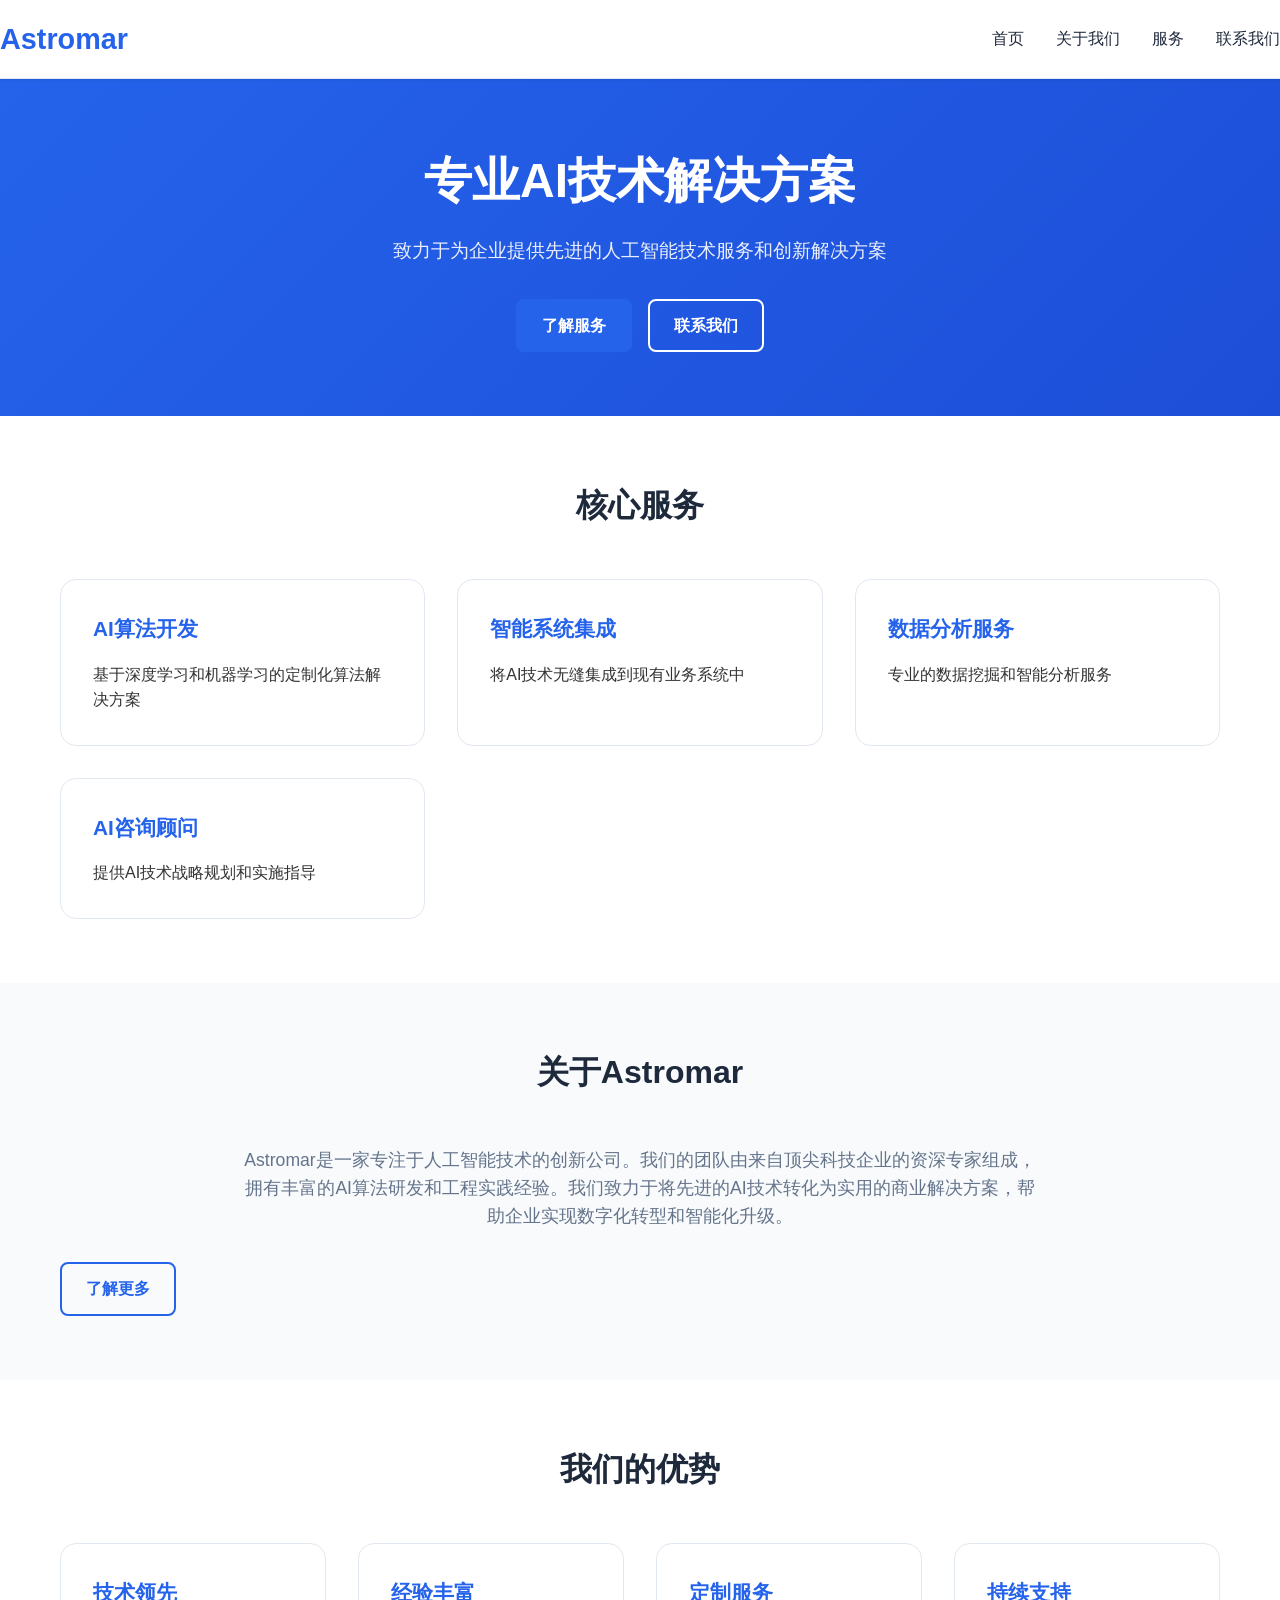
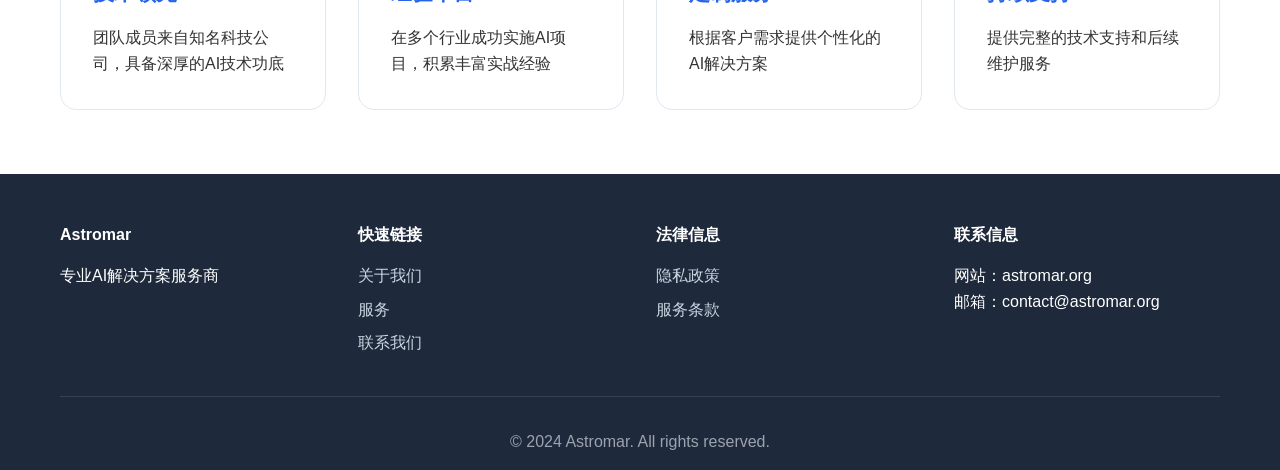
==== index.html @ 409d91d8 "Initial commit: Astromar website files - Add homepage with company overview and AI services - Add ab" ====
<!DOCTYPE html>
<html lang="zh-CN">
<head>
    <meta charset="UTF-8">
    <meta name="viewport" content="width=device-width, initial-scale=1.0">
    <title>Astromar - 专业AI解决方案服务商</title>
    <link rel="stylesheet" href="style.css">
</head>
<body>
    <header>
        <nav>
            <div class="nav-brand">
                <h1>Astromar</h1>
            </div>
            <ul class="nav-menu">
                <li><a href="#home">首页</a></li>
                <li><a href="about.html">关于我们</a></li>
                <li><a href="services.html">服务</a></li>
                <li><a href="contact.html">联系我们</a></li>
            </ul>
        </nav>
    </header>

    <main>
        <section id="home" class="hero">
            <div class="container">
                <h2>专业AI技术解决方案</h2>
                <p class="hero-subtitle">致力于为企业提供先进的人工智能技术服务和创新解决方案</p>
                <div class="cta-buttons">
                    <a href="services.html" class="btn btn-primary">了解服务</a>
                    <a href="contact.html" class="btn btn-secondary">联系我们</a>
                </div>
            </div>
        </section>

        <section class="services-overview">
            <div class="container">
                <h3>核心服务</h3>
                <div class="services-grid">
                    <div class="service-card">
                        <h4>AI算法开发</h4>
                        <p>基于深度学习和机器学习的定制化算法解决方案</p>
                    </div>
                    <div class="service-card">
                        <h4>智能系统集成</h4>
                        <p>将AI技术无缝集成到现有业务系统中</p>
                    </div>
                    <div class="service-card">
                        <h4>数据分析服务</h4>
                        <p>专业的数据挖掘和智能分析服务</p>
                    </div>
                    <div class="service-card">
                        <h4>AI咨询顾问</h4>
                        <p>提供AI技术战略规划和实施指导</p>
                    </div>
                </div>
            </div>
        </section>

        <section class="about-preview">
            <div class="container">
                <h3>关于Astromar</h3>
                <p>Astromar是一家专注于人工智能技术的创新公司。我们的团队由来自顶尖科技企业的资深专家组成，拥有丰富的AI算法研发和工程实践经验。我们致力于将先进的AI技术转化为实用的商业解决方案，帮助企业实现数字化转型和智能化升级。</p>
                <a href="about.html" class="btn btn-outline">了解更多</a>
            </div>
        </section>

        <section class="advantages">
            <div class="container">
                <h3>我们的优势</h3>
                <div class="advantages-grid">
                    <div class="advantage-item">
                        <h4>技术领先</h4>
                        <p>团队成员来自知名科技公司，具备深厚的AI技术功底</p>
                    </div>
                    <div class="advantage-item">
                        <h4>经验丰富</h4>
                        <p>在多个行业成功实施AI项目，积累丰富实战经验</p>
                    </div>
                    <div class="advantage-item">
                        <h4>定制服务</h4>
                        <p>根据客户需求提供个性化的AI解决方案</p>
                    </div>
                    <div class="advantage-item">
                        <h4>持续支持</h4>
                        <p>提供完整的技术支持和后续维护服务</p>
                    </div>
                </div>
            </div>
        </section>
    </main>

    <footer>
        <div class="container">
            <div class="footer-content">
                <div class="footer-section">
                    <h4>Astromar</h4>
                    <p>专业AI解决方案服务商</p>
                </div>
                <div class="footer-section">
                    <h4>快速链接</h4>
                    <ul>
                        <li><a href="about.html">关于我们</a></li>
                        <li><a href="services.html">服务</a></li>
                        <li><a href="contact.html">联系我们</a></li>
                    </ul>
                </div>
                <div class="footer-section">
                    <h4>法律信息</h4>
                    <ul>
                        <li><a href="privacy.html">隐私政策</a></li>
                        <li><a href="terms.html">服务条款</a></li>
                    </ul>
                </div>
                <div class="footer-section">
                    <h4>联系信息</h4>
                    <p>网站：astromar.org</p>
                    <p>邮箱：contact@astromar.org</p>
                </div>
            </div>
            <div class="footer-bottom">
                <p>&copy; 2024 Astromar. All rights reserved.</p>
            </div>
        </div>
    </footer>
</body>
</html>
---- style.css ----
/* Reset and Base Styles */
* {
    margin: 0;
    padding: 0;
    box-sizing: border-box;
}

body {
    font-family: -apple-system, BlinkMacSystemFont, 'Segoe UI', Roboto, Oxygen, Ubuntu, Cantarell, sans-serif;
    line-height: 1.6;
    color: #333;
    background-color: #ffffff;
}

img {
    max-width: 100%;
    height: auto;
}

.container {
    max-width: 1200px;
    margin: 0 auto;
    padding: 0 20px;
}

/* Color Variables */
:root {
    --primary-color: #2563eb;
    --primary-dark: #1d4ed8;
    --secondary-color: #64748b;
    --accent-color: #06b6d4;
    --text-dark: #1e293b;
    --text-light: #64748b;
    --border-color: #e2e8f0;
    --bg-light: #f8fafc;
    --bg-white: #ffffff;
    --success-color: #10b981;
    --warning-color: #f59e0b;
}

/* Header and Navigation */
header {
    background-color: var(--bg-white);
    border-bottom: 1px solid var(--border-color);
    position: sticky;
    top: 0;
    z-index: 1000;
    box-shadow: 0 1px 3px rgba(0, 0, 0, 0.1);
}

nav {
    display: flex;
    justify-content: space-between;
    align-items: center;
    padding: 1rem 0;
}

.nav-brand h1 {
    color: var(--primary-color);
    font-size: 1.8rem;
    font-weight: 700;
}

.nav-menu {
    display: flex;
    list-style: none;
    gap: 2rem;
}

.nav-menu a {
    text-decoration: none;
    color: var(--text-dark);
    font-weight: 500;
    transition: color 0.3s ease;
    position: relative;
}

.nav-menu a:hover,
.nav-menu a.active {
    color: var(--primary-color);
}

.nav-menu a.active::after {
    content: '';
    position: absolute;
    bottom: -5px;
    left: 0;
    width: 100%;
    height: 2px;
    background-color: var(--primary-color);
}

/* Hero Section */
.hero {
    background: linear-gradient(135deg, var(--primary-color) 0%, var(--primary-dark) 100%);
    color: white;
    padding: 4rem 0;
    text-align: center;
}

.hero h2 {
    font-size: 3rem;
    font-weight: 700;
    margin-bottom: 1rem;
}

.hero-subtitle {
    font-size: 1.2rem;
    margin-bottom: 2rem;
    opacity: 0.9;
}

.cta-buttons {
    display: flex;
    gap: 1rem;
    justify-content: center;
    flex-wrap: wrap;
}

/* Page Hero */
.page-hero {
    background-color: var(--bg-light);
    padding: 3rem 0;
    text-align: center;
    border-bottom: 1px solid var(--border-color);
}

.page-hero h2 {
    font-size: 2.5rem;
    color: var(--text-dark);
    margin-bottom: 0.5rem;
}

.page-hero p {
    color: var(--text-light);
    font-size: 1.1rem;
}

/* Buttons */
.btn {
    display: inline-block;
    padding: 0.75rem 1.5rem;
    border-radius: 0.5rem;
    text-decoration: none;
    font-weight: 600;
    transition: all 0.3s ease;
    border: 2px solid transparent;
    cursor: pointer;
    text-align: center;
}

.btn-primary {
    background-color: var(--primary-color);
    color: white;
    border-color: var(--primary-color);
}

.btn-primary:hover {
    background-color: var(--primary-dark);
    border-color: var(--primary-dark);
    transform: translateY(-2px);
}

.btn-secondary {
    background-color: transparent;
    color: white;
    border-color: white;
}

.btn-secondary:hover {
    background-color: white;
    color: var(--primary-color);
}

.btn-outline {
    background-color: transparent;
    color: var(--primary-color);
    border-color: var(--primary-color);
}

.btn-outline:hover {
    background-color: var(--primary-color);
    color: white;
}

/* Sections */
section {
    padding: 4rem 0;
}

section h3 {
    font-size: 2rem;
    color: var(--text-dark);
    text-align: center;
    margin-bottom: 3rem;
}

/* Grid Layouts */
.services-grid,
.advantages-grid,
.mission-grid,
.expertise-grid,
.service-grid,
.industry-grid,
.business-grid,
.faq-grid {
    display: grid;
    grid-template-columns: repeat(auto-fit, minmax(300px, 1fr));
    gap: 2rem;
    margin-top: 2rem;
}

.advantages-grid {
    grid-template-columns: repeat(auto-fit, minmax(250px, 1fr));
}

.mission-grid {
    grid-template-columns: repeat(auto-fit, minmax(280px, 1fr));
}

.industry-grid {
    grid-template-columns: repeat(auto-fit, minmax(250px, 1fr));
}

/* Cards */
.service-card,
.advantage-item,
.mission-item,
.expertise-item,
.service-item,
.industry-item,
.business-item,
.faq-item {
    background-color: var(--bg-white);
    padding: 2rem;
    border-radius: 1rem;
    border: 1px solid var(--border-color);
    transition: all 0.3s ease;
}

.service-card:hover,
.advantage-item:hover,
.mission-item:hover,
.expertise-item:hover,
.service-item:hover,
.industry-item:hover,
.business-item:hover {
    transform: translateY(-4px);
    box-shadow: 0 10px 25px rgba(0, 0, 0, 0.1);
}

.service-card h4,
.advantage-item h4,
.mission-item h3,
.expertise-item h4,
.service-item h4,
.industry-item h4,
.business-item h4,
.faq-item h4 {
    color: var(--primary-color);
    margin-bottom: 1rem;
    font-size: 1.3rem;
}

.service-item ul,
.expertise-item ul {
    margin-top: 1rem;
    padding-left: 1.2rem;
}

.service-item li,
.expertise-item li {
    margin-bottom: 0.5rem;
    color: var(--text-light);
}

/* About Page Specific */
.company-overview {
    background-color: var(--bg-light);
}

.about-preview {
    background-color: var(--bg-light);
}

.about-preview p {
    text-align: center;
    max-width: 800px;
    margin: 0 auto 2rem;
    color: var(--text-light);
    font-size: 1.1rem;
}

/* Advantages List */
.advantages-list {
    max-width: 800px;
    margin: 0 auto;
}

.advantages-list .advantage-item {
    display: flex;
    align-items: flex-start;
    gap: 1.5rem;
    margin-bottom: 2rem;
    background-color: var(--bg-white);
    padding: 2rem;
    border-radius: 1rem;
    box-shadow: 0 2px 10px rgba(0, 0, 0, 0.05);
}

.advantage-icon {
    font-size: 2rem;
    background-color: var(--primary-color);
    color: white;
    width: 60px;
    height: 60px;
    border-radius: 50%;
    display: flex;
    align-items: center;
    justify-content: center;
    flex-shrink: 0;
}

.advantage-content h4 {
    margin-bottom: 0.5rem;
    color: var(--text-dark);
}

/* Service Categories */
.service-category {
    margin-bottom: 4rem;
    background-color: var(--bg-light);
    padding: 3rem 0;
    border-radius: 1rem;
}

.service-category h3 {
    margin-bottom: 2rem;
}

/* Process Steps */
.process-steps {
    display: flex;
    justify-content: space-between;
    align-items: flex-start;
    gap: 2rem;
    flex-wrap: wrap;
}

.process-step {
    flex: 1;
    text-align: center;
    min-width: 200px;
}

.step-number {
    width: 50px;
    height: 50px;
    background-color: var(--primary-color);
    color: white;
    border-radius: 50%;
    display: flex;
    align-items: center;
    justify-content: center;
    font-weight: bold;
    font-size: 1.2rem;
    margin: 0 auto 1rem;
}

.process-step h4 {
    margin-bottom: 1rem;
    color: var(--text-dark);
}

/* Contact Page */
.contact-grid {
    display: grid;
    grid-template-columns: 1fr 1fr;
    gap: 4rem;
    margin-top: 2rem;
}

.contact-item {
    display: flex;
    align-items: center;
    gap: 1rem;
    margin-bottom: 2rem;
    padding: 1.5rem;
    background-color: var(--bg-light);
    border-radius: 0.5rem;
}

.contact-icon {
    font-size: 1.5rem;
    width: 50px;
    height: 50px;
    background-color: var(--primary-color);
    color: white;
    border-radius: 50%;
    display: flex;
    align-items: center;
    justify-content: center;
}

.contact-details h4 {
    color: var(--text-dark);
    margin-bottom: 0.5rem;
}

.contact-details p {
    color: var(--text-light);
}

/* Forms */
.contact-form {
    background-color: var(--bg-light);
    padding: 2rem;
    border-radius: 1rem;
}

.form-group {
    margin-bottom: 1.5rem;
}

.form-group label {
    display: block;
    margin-bottom: 0.5rem;
    font-weight: 600;
    color: var(--text-dark);
}

.form-group input,
.form-group textarea {
    width: 100%;
    padding: 0.75rem;
    border: 1px solid var(--border-color);
    border-radius: 0.5rem;
    font-size: 1rem;
    transition: border-color 0.3s ease;
}

.form-group input:focus,
.form-group textarea:focus {
    outline: none;
    border-color: var(--primary-color);
    box-shadow: 0 0 0 3px rgba(37, 99, 235, 0.1);
}

.form-note {
    margin-top: 1rem;
    font-size: 0.9rem;
    color: var(--text-light);
}

/* Privacy and Terms Pages */
.privacy-content,
.terms-content {
    max-width: 800px;
    margin: 0 auto;
}

.privacy-text,
.terms-text {
    line-height: 1.8;
}

.privacy-text h3,
.terms-text h3 {
    color: var(--primary-color);
    margin: 2rem 0 1rem;
    text-align: left;
    font-size: 1.5rem;
}

.privacy-text h4,
.terms-text h4 {
    color: var(--text-dark);
    margin: 1.5rem 0 0.5rem;
    font-size: 1.2rem;
}

.privacy-text ul,
.terms-text ul {
    margin: 1rem 0;
    padding-left: 2rem;
}

.privacy-text li,
.terms-text li {
    margin-bottom: 0.5rem;
    color: var(--text-light);
}

.policy-footer,
.terms-footer {
    background-color: var(--bg-light);
    padding: 2rem;
    border-radius: 1rem;
    margin-top: 3rem;
    text-align: center;
}

/* CTA Sections */
.cta-section {
    background: linear-gradient(135deg, var(--primary-color) 0%, var(--primary-dark) 100%);
    color: white;
    text-align: center;
    border-radius: 1rem;
    margin: 2rem 0;
}

.cta-section h3 {
    color: white;
    margin-bottom: 1rem;
}

.cta-section p {
    margin-bottom: 2rem;
    opacity: 0.9;
}

/* Footer */
footer {
    background-color: var(--text-dark);
    color: white;
    padding: 3rem 0 1rem;
}

.footer-content {
    display: grid;
    grid-template-columns: repeat(auto-fit, minmax(250px, 1fr));
    gap: 2rem;
    margin-bottom: 2rem;
}

.footer-section h4 {
    margin-bottom: 1rem;
    color: white;
}

.footer-section ul {
    list-style: none;
}

.footer-section ul li {
    margin-bottom: 0.5rem;
}

.footer-section a {
    color: #cbd5e1;
    text-decoration: none;
    transition: color 0.3s ease;
}

.footer-section a:hover {
    color: white;
}

.footer-bottom {
    border-top: 1px solid #374151;
    padding-top: 2rem;
    text-align: center;
    color: #9ca3af;
}

/* Responsive Design */
@media (max-width: 768px) {
    .nav-menu {
        gap: 1rem;
    }

    .hero h2 {
        font-size: 2rem;
    }

    .hero-subtitle {
        font-size: 1rem;
    }

    .cta-buttons {
        flex-direction: column;
        align-items: center;
    }

    .contact-grid {
        grid-template-columns: 1fr;
        gap: 2rem;
    }

    .process-steps {
        flex-direction: column;
    }

    .advantages-list .advantage-item {
        flex-direction: column;
        text-align: center;
    }

    .advantage-icon {
        align-self: center;
    }

    section {
        padding: 2rem 0;
    }

    section h3 {
        font-size: 1.75rem;
    }
}

@media (max-width: 480px) {
    .container {
        padding: 0 15px;
    }

    .nav-menu {
        flex-direction: column;
        gap: 0.5rem;
    }

    nav {
        flex-direction: column;
        text-align: center;
    }

    .hero {
        padding: 2rem 0;
    }

    .page-hero {
        padding: 2rem 0;
    }

    .page-hero h2 {
        font-size: 2rem;
    }

    .services-grid,
    .advantages-grid,
    .mission-grid,
    .expertise-grid,
    .service-grid,
    .industry-grid,
    .business-grid,
    .faq-grid {
        grid-template-columns: 1fr;
    }
}

/* Utility Classes */
.text-center {
    text-align: center;
}

.mb-2 {
    margin-bottom: 2rem;
}

.mt-2 {
    margin-top: 2rem;
}

/* Animation */
@keyframes fadeInUp {
    from {
        opacity: 0;
        transform: translateY(20px);
    }
    to {
        opacity: 1;
        transform: translateY(0);
    }
}

.service-card,
.advantage-item,
.mission-item,
.expertise-item,
.service-item,
.industry-item,
.business-item,
.faq-item {
    animation: fadeInUp 0.6s ease-out;
}
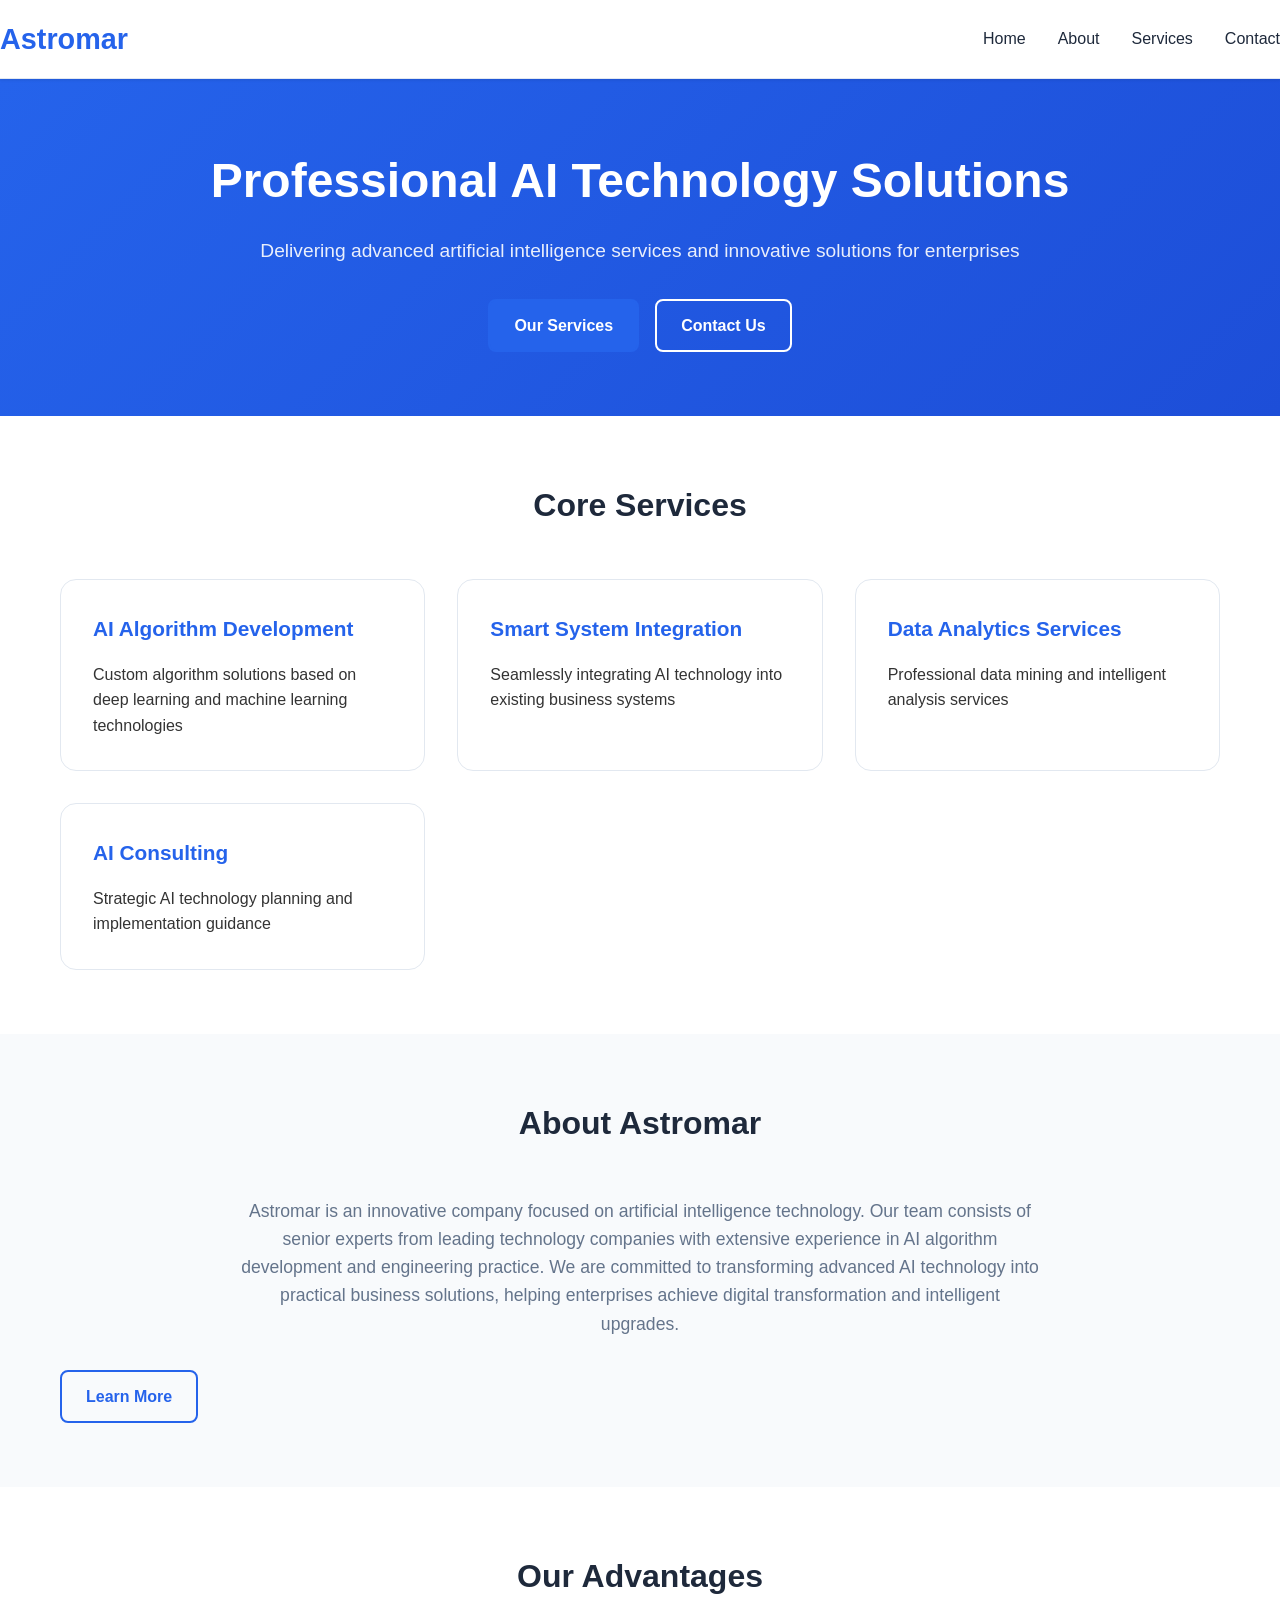
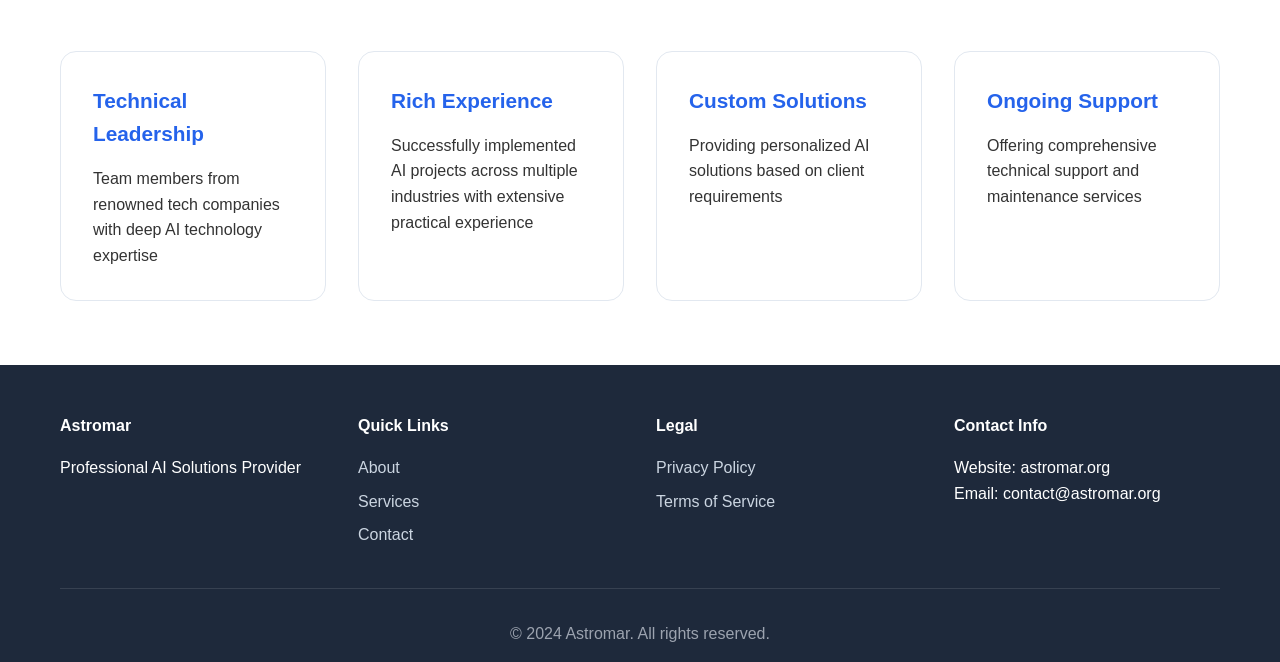
==== commit 31107d36: "Convert entire website to English - Update all HTML pages from Chinese to English - Translate homepa" ====
--- a/index.html
+++ b/index.html
@@ -1,9 +1,9 @@
 <!DOCTYPE html>
-<html lang="zh-CN">
+<html lang="en">
 <head>
     <meta charset="UTF-8">
     <meta name="viewport" content="width=device-width, initial-scale=1.0">
-    <title>Astromar - 专业AI解决方案服务商</title>
+    <title>Astromar - Professional AI Solutions Provider</title>
     <link rel="stylesheet" href="style.css">
 </head>
 <body>
@@ -13,10 +13,10 @@
                 <h1>Astromar</h1>
             </div>
             <ul class="nav-menu">
-                <li><a href="#home">首页</a></li>
-                <li><a href="about.html">关于我们</a></li>
-                <li><a href="services.html">服务</a></li>
-                <li><a href="contact.html">联系我们</a></li>
+                <li><a href="#home">Home</a></li>
+                <li><a href="about.html">About</a></li>
+                <li><a href="services.html">Services</a></li>
+                <li><a href="contact.html">Contact</a></li>
             </ul>
         </nav>
     </header>
@@ -24,34 +24,34 @@
     <main>
         <section id="home" class="hero">
             <div class="container">
-                <h2>专业AI技术解决方案</h2>
-                <p class="hero-subtitle">致力于为企业提供先进的人工智能技术服务和创新解决方案</p>
+                <h2>Professional AI Technology Solutions</h2>
+                <p class="hero-subtitle">Delivering advanced artificial intelligence services and innovative solutions for enterprises</p>
                 <div class="cta-buttons">
-                    <a href="services.html" class="btn btn-primary">了解服务</a>
-                    <a href="contact.html" class="btn btn-secondary">联系我们</a>
+                    <a href="services.html" class="btn btn-primary">Our Services</a>
+                    <a href="contact.html" class="btn btn-secondary">Contact Us</a>
                 </div>
             </div>
         </section>
 
         <section class="services-overview">
             <div class="container">
-                <h3>核心服务</h3>
+                <h3>Core Services</h3>
                 <div class="services-grid">
                     <div class="service-card">
-                        <h4>AI算法开发</h4>
-                        <p>基于深度学习和机器学习的定制化算法解决方案</p>
+                        <h4>AI Algorithm Development</h4>
+                        <p>Custom algorithm solutions based on deep learning and machine learning technologies</p>
                     </div>
                     <div class="service-card">
-                        <h4>智能系统集成</h4>
-                        <p>将AI技术无缝集成到现有业务系统中</p>
+                        <h4>Smart System Integration</h4>
+                        <p>Seamlessly integrating AI technology into existing business systems</p>
                     </div>
                     <div class="service-card">
-                        <h4>数据分析服务</h4>
-                        <p>专业的数据挖掘和智能分析服务</p>
+                        <h4>Data Analytics Services</h4>
+                        <p>Professional data mining and intelligent analysis services</p>
                     </div>
                     <div class="service-card">
-                        <h4>AI咨询顾问</h4>
-                        <p>提供AI技术战略规划和实施指导</p>
+                        <h4>AI Consulting</h4>
+                        <p>Strategic AI technology planning and implementation guidance</p>
                     </div>
                 </div>
             </div>
@@ -59,31 +59,31 @@
 
         <section class="about-preview">
             <div class="container">
-                <h3>关于Astromar</h3>
-                <p>Astromar是一家专注于人工智能技术的创新公司。我们的团队由来自顶尖科技企业的资深专家组成，拥有丰富的AI算法研发和工程实践经验。我们致力于将先进的AI技术转化为实用的商业解决方案，帮助企业实现数字化转型和智能化升级。</p>
-                <a href="about.html" class="btn btn-outline">了解更多</a>
+                <h3>About Astromar</h3>
+                <p>Astromar is an innovative company focused on artificial intelligence technology. Our team consists of senior experts from leading technology companies with extensive experience in AI algorithm development and engineering practice. We are committed to transforming advanced AI technology into practical business solutions, helping enterprises achieve digital transformation and intelligent upgrades.</p>
+                <a href="about.html" class="btn btn-outline">Learn More</a>
             </div>
         </section>
 
         <section class="advantages">
             <div class="container">
-                <h3>我们的优势</h3>
+                <h3>Our Advantages</h3>
                 <div class="advantages-grid">
                     <div class="advantage-item">
-                        <h4>技术领先</h4>
-                        <p>团队成员来自知名科技公司，具备深厚的AI技术功底</p>
+                        <h4>Technical Leadership</h4>
+                        <p>Team members from renowned tech companies with deep AI technology expertise</p>
                     </div>
                     <div class="advantage-item">
-                        <h4>经验丰富</h4>
-                        <p>在多个行业成功实施AI项目，积累丰富实战经验</p>
+                        <h4>Rich Experience</h4>
+                        <p>Successfully implemented AI projects across multiple industries with extensive practical experience</p>
                     </div>
                     <div class="advantage-item">
-                        <h4>定制服务</h4>
-                        <p>根据客户需求提供个性化的AI解决方案</p>
+                        <h4>Custom Solutions</h4>
+                        <p>Providing personalized AI solutions based on client requirements</p>
                     </div>
                     <div class="advantage-item">
-                        <h4>持续支持</h4>
-                        <p>提供完整的技术支持和后续维护服务</p>
+                        <h4>Ongoing Support</h4>
+                        <p>Offering comprehensive technical support and maintenance services</p>
                     </div>
                 </div>
             </div>
@@ -95,27 +95,27 @@
             <div class="footer-content">
                 <div class="footer-section">
                     <h4>Astromar</h4>
-                    <p>专业AI解决方案服务商</p>
+                    <p>Professional AI Solutions Provider</p>
                 </div>
                 <div class="footer-section">
-                    <h4>快速链接</h4>
+                    <h4>Quick Links</h4>
                     <ul>
-                        <li><a href="about.html">关于我们</a></li>
-                        <li><a href="services.html">服务</a></li>
-                        <li><a href="contact.html">联系我们</a></li>
+                        <li><a href="about.html">About</a></li>
+                        <li><a href="services.html">Services</a></li>
+                        <li><a href="contact.html">Contact</a></li>
                     </ul>
                 </div>
                 <div class="footer-section">
-                    <h4>法律信息</h4>
+                    <h4>Legal</h4>
                     <ul>
-                        <li><a href="privacy.html">隐私政策</a></li>
-                        <li><a href="terms.html">服务条款</a></li>
+                        <li><a href="privacy.html">Privacy Policy</a></li>
+                        <li><a href="terms.html">Terms of Service</a></li>
                     </ul>
                 </div>
                 <div class="footer-section">
-                    <h4>联系信息</h4>
-                    <p>网站：astromar.org</p>
-                    <p>邮箱：contact@astromar.org</p>
+                    <h4>Contact Info</h4>
+                    <p>Website: astromar.org</p>
+                    <p>Email: contact@astromar.org</p>
                 </div>
             </div>
             <div class="footer-bottom">
